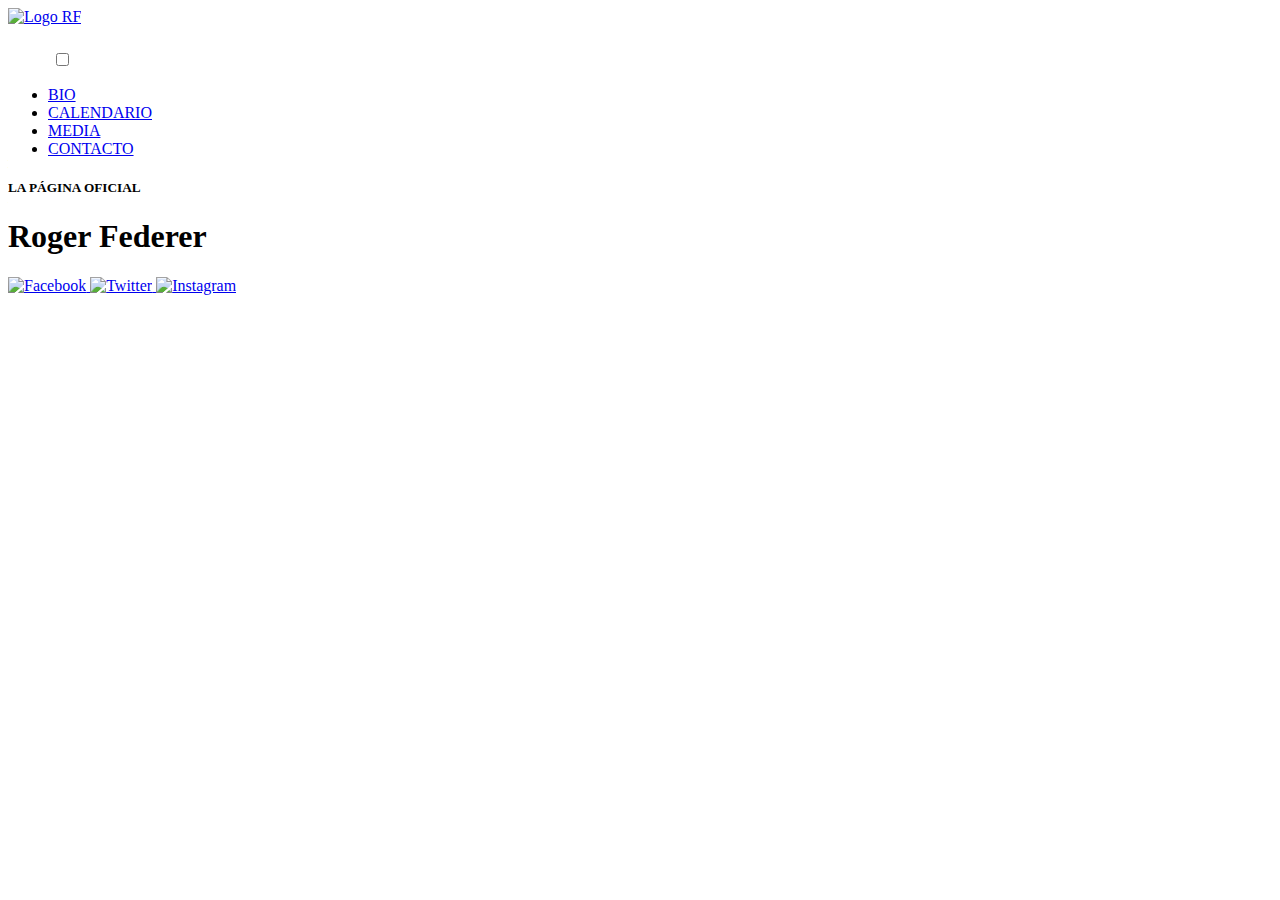
==== index.html @ c3b17f2b "Prube para preentrega" ====
<!DOCTYPE html>
<html lang="en">
<head>
    <meta charset="UTF-8">
    <meta http-equiv="X-UA-Compatible" content="IE=edge">
    <meta name="viewport" content="width=device-width, initial-scale=1.0">
    <title>Home</title>
    <link rel="stylesheet" href="./CSS/Style.css">
</head>


<body>
    
    <header id="header">

        <div class="logo">
            <a href="./index.html">
                 <img src="./imagenes/Logo RF.png" alt="Logo RF">
                </a>
        </div>

        <nav class="menu">
            
            <label for="menuh" class="nav-label">
                <img src="Assets/menu.svg" alt="menu-hamburguesa" class="nav-img">
            </label>

            <input type="checkbox" id="menuh" class="nav-input">
            <ul class="botones-menu">
                <li><a href="./Paginas/Bio.html">BIO</a></li>
                <li><a href="./Paginas/Calendario.HTML">CALENDARIO</a></li>
                <li><a href="./Paginas/Media.html">MEDIA</a></li>
                <li><a href="./Paginas/Contacto.html">CONTACTO</a></li>
            </ul>
        </nav>

    </header>

    <main id="main">
        <div class="texto-principal">        
            <h5 class="subtitulo">LA PÁGINA OFICIAL</h5>
            <h1 class="titulo">Roger Federer</h1>
        </div>

    </main>


    <footer id="footer">
        <div class="redes">
            <a class="facebook" href="https://www.facebook.com/Federer">  
                <img src="./imagenes/Facebook.png" alt="Facebook">
            </a>  
            <a class="twitter" href="https://twitter.com/rogerfederer?lang=es">
                 <img src="./imagenes/Twitter.png" alt="Twitter">
            </a>
            <a class="instagram" href="https://www.instagram.com/rogerfederer/">
                 <img src="./imagenes/Instagram.png" alt="Instagram">
             </a>
        </div>
    </footer>





</body>




</html>
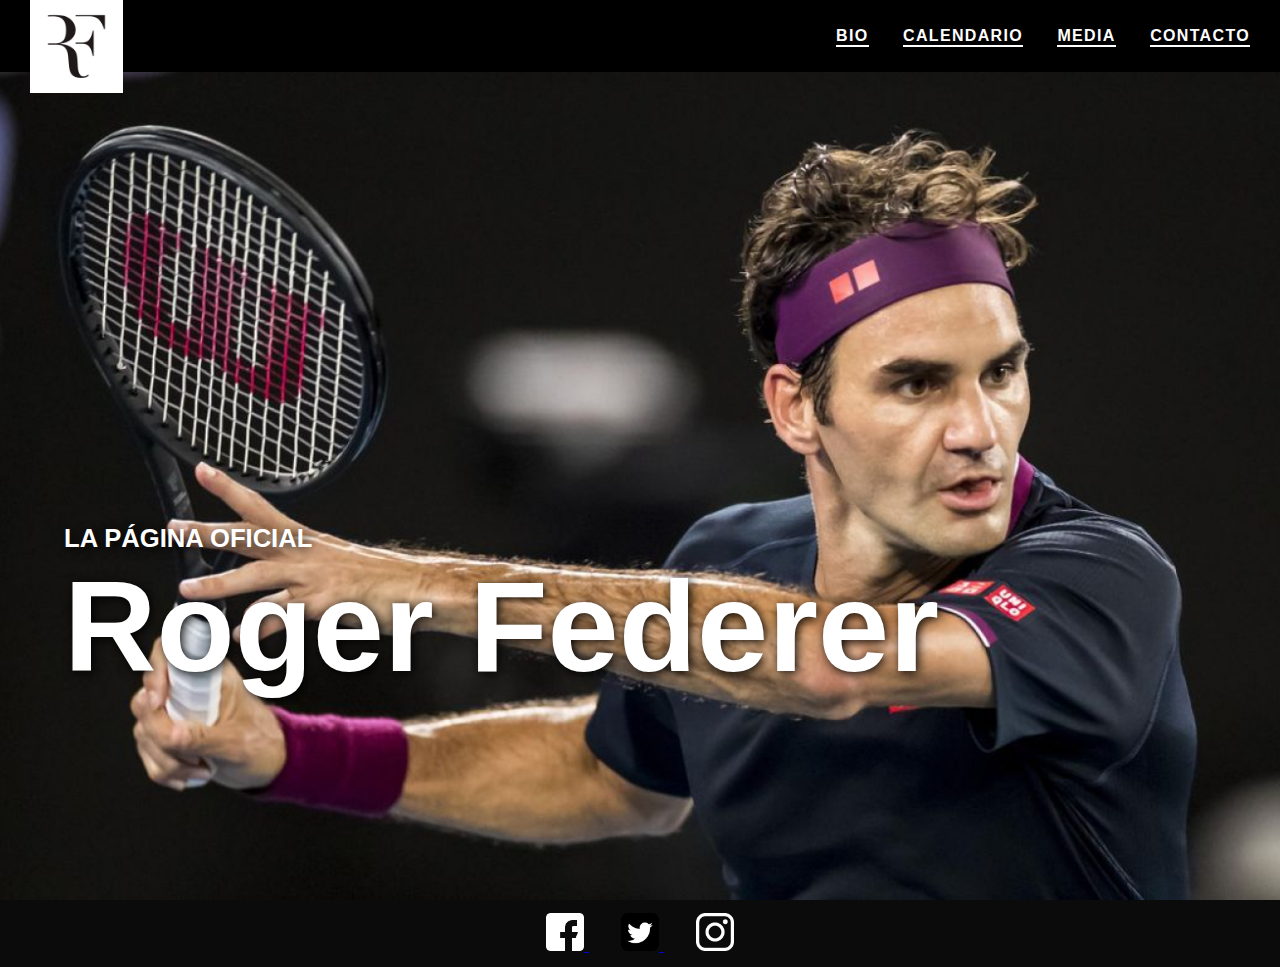
==== commit 54c5b933: "prueba 2" ====
--- a/index.html
+++ b/index.html
@@ -5,7 +5,7 @@
     <meta http-equiv="X-UA-Compatible" content="IE=edge">
     <meta name="viewport" content="width=device-width, initial-scale=1.0">
     <title>Home</title>
-    <link rel="stylesheet" href="./CSS/Style.css">
+    <link rel="stylesheet" href="./CSS/style.css">
 </head>
 
 
@@ -15,22 +15,22 @@
 
         <div class="logo">
             <a href="./index.html">
-                 <img src="./imagenes/Logo RF.png" alt="Logo RF">
+                 <img src="./imagenes/logo RF.png" alt="Logo RF">
                 </a>
         </div>
 
         <nav class="menu">
             
             <label for="menuh" class="nav-label">
-                <img src="Assets/menu.svg" alt="menu-hamburguesa" class="nav-img">
+                <img src="./Assets/menu.svg" alt="menu-hamburguesa" class="nav-img">
             </label>
 
             <input type="checkbox" id="menuh" class="nav-input">
             <ul class="botones-menu">
-                <li><a href="./Paginas/Bio.html">BIO</a></li>
-                <li><a href="./Paginas/Calendario.HTML">CALENDARIO</a></li>
-                <li><a href="./Paginas/Media.html">MEDIA</a></li>
-                <li><a href="./Paginas/Contacto.html">CONTACTO</a></li>
+                <li><a href="./Paginas/bio.html">BIO</a></li>
+                <li><a href="./Paginas/calendario.HTML">CALENDARIO</a></li>
+                <li><a href="./Paginas/media.html">MEDIA</a></li>
+                <li><a href="./Paginas/contacto.html">CONTACTO</a></li>
             </ul>
         </nav>
 
@@ -48,13 +48,13 @@
     <footer id="footer">
         <div class="redes">
             <a class="facebook" href="https://www.facebook.com/Federer">  
-                <img src="./imagenes/Facebook.png" alt="Facebook">
+                <img src="./imagenes/facebook.png" alt="Facebook">
             </a>  
             <a class="twitter" href="https://twitter.com/rogerfederer?lang=es">
-                 <img src="./imagenes/Twitter.png" alt="Twitter">
+                 <img src="./imagenes/twitter.png" alt="Twitter">
             </a>
             <a class="instagram" href="https://www.instagram.com/rogerfederer/">
-                 <img src="./imagenes/Instagram.png" alt="Instagram">
+                 <img src="./imagenes/instagram.png" alt="Instagram">
              </a>
         </div>
     </footer>
--- a/CSS/style.css
+++ b/CSS/style.css
@@ -0,0 +1,334 @@
+* {
+    margin: 0;
+    padding: 0;
+    box-sizing: border-box;
+    font-family: sans-serif;
+}
+
+
+
+/* GLOBAL */
+
+body {
+    background-color: #0C0B0B;
+}
+
+#header {
+    background-color: black;
+/*     height: 128px; */
+    z-index: 100;
+/*     top: 0px;
+ */
+    display: flex;
+    justify-content: flex-end;
+    align-items: center;
+    position: sticky;
+    top: 0;
+    height: 8vh;
+    min-height: 50px;
+
+}
+
+
+
+
+
+#header .logo img {
+    width: 7.3vw;
+    height: auto;
+/*     background-color: white;
+ *//*     padding: 20px; 
+ */
+    position: absolute;
+    left: 30px;
+    top: 0px;
+    min-width: 60px;
+    z-index: 101;
+    min-width: 85px;
+ }
+
+
+#header .menu  ul li {
+    list-style: none;
+    display: inline;
+}
+
+#header .menu ul li a:hover {
+    color: red;
+}
+
+
+#header ul li {
+    margin-right: 30px;
+}
+
+#header .menu ul li a {
+    color: white;
+    font-size: 1rem;
+    font-weight: 700;
+    letter-spacing: 1pt;
+    text-decoration: none;
+    border-bottom: 2px solid white;
+    padding-bottom: 1px;
+}
+
+.nav-label, .nav-input {
+    display: none;
+}
+
+@media (max-width: 700px) {
+    .nav-label {
+        display: block;
+        cursor: pointer;
+        margin-top: 50%;
+        
+        
+    }
+
+    .botones-menu {
+        position: fixed;
+        top: 8%;
+        bottom: 0;
+        background: black;
+        width: 100%;
+        left: 0;
+        display: flex;
+        justify-content: space-evenly;
+        flex-direction: column;
+        align-items: center;
+        clip-path: polygon(0 0, 100% 0, 100% 0, 0 0);
+        transition: clip-path 1s ease-in-out;
+    }
+
+    .nav-input:checked + .botones-menu {
+        clip-path: polygon(0 0, 100% 0, 100% 100%, 0 100%);
+    }
+
+
+   /*  #header .logo img {
+        width: 7.3vw;
+    } */
+}
+
+
+#footer {
+    display: flex;
+    padding: 0.2vw;
+    flex-direction: column;
+    justify-content: center;
+    align-items: center;
+}
+
+#footer .redes img {
+    width: 3vw;
+    min-width: 30px;
+}
+
+#footer .redes {
+    padding: 10px;
+}
+
+#footer .redes .facebook {
+    padding-right: 32px;
+}
+
+#footer .redes .twitter {
+    padding-right: 32px;
+}
+
+
+/* HOME */
+
+#main {
+    width: cover;
+    height: 92vh;
+    display: flex;
+    flex-direction: column;
+    align-items: flex-start;
+    justify-content: flex-end;
+    background: url(../imagenes/home.png);
+    background-size: cover;
+    background-position: center;
+}
+
+#main .texto-principal {
+    text-align: left;
+    height: 30%;
+    margin-left: 05%;
+    margin-bottom: 10%;
+    font-size: 5vw;
+
+}
+
+#main .texto-principal .subtitulo {
+    font-size: 2vw;
+}
+
+#main .titulo, .subtitulo {
+    text-shadow: 2px 2px 11px black;
+    color: white;
+}
+
+/* BIO */
+
+#main-bio {
+    width: cover;
+    height: 100vh;
+    display: flex;
+    align-items: end;
+    justify-content: center;
+    background: url(../imagenes/bio.jpg);
+    background-size: cover;
+    background-position: center;
+}
+
+main .titulo-bio {
+    margin-bottom: 10vh;
+    font-size: 3.5rem;
+    text-shadow: 2px 2px 11px black;
+    color: white;
+
+
+}
+
+
+/* CALENDARIO */
+
+#main-calendario {
+    width: cover;
+    height: 92vh;
+    display: flex;
+    align-items: end;
+    justify-content: center;
+    background: url(../imagenes/calendario.jpg);
+    background-size: cover;
+    background-position: center;
+}
+
+main .titulo-calendario {
+    margin-bottom: 10vh;
+    font-size: 3.5vw;
+    text-shadow: 2px 2px 11px black;
+    color: white;
+}
+
+
+
+/* MEDIA */
+
+#main-media {
+    width: cover;
+    height: 92vh;
+    display: flex;
+    align-items: end;
+    justify-content: center;
+    background: url(../imagenes/media.jpg);
+    background-size: cover;
+    background-position: center;
+}
+
+main .titulo-media {
+    margin-bottom: 10vh;
+    font-size: 3.5rem;
+    text-shadow: 2px 2px 11px black;
+    color: white;
+}
+
+/* .section-media {
+    display: flex;
+    align-items: center;
+    justify-content: center;
+    background-color: #F8F1F1;
+    height: 80vh;
+} */
+
+.contenedor-iframe {
+    position: relative;
+    width: 100%;
+    padding-bottom: 56.25%; 
+    height: 0;
+}
+
+iframe {
+    position: absolute;
+    top:0;
+    left: 0;
+    width: 100%;
+    height: 100%;
+}
+  
+
+
+
+
+/* CONTACTO */
+
+#main-contacto {
+    width: cover;
+    height: 92vh;
+    display: flex;
+    align-items: end;
+    justify-content: center;
+    background: url(../imagenes/contacto.jpg);
+    background-size: cover;
+    background-position: center;
+}
+
+main .titulo-contacto {
+    margin-bottom: 10vh;
+    font-size: 3.5rem;
+    text-shadow: 2px 2px 11px black;
+    color: white;
+}
+
+section {
+    background-color: #F8F1F1;
+    display: flex;
+    flex-direction: column;
+}
+
+.titulo-formulario {
+    padding: 3%;
+    text-align: center;
+}
+
+.categoria-formulario {
+    display: block;
+    text-align: left;
+    margin-left: 15vw;
+    margin-bottom: 0.5%;
+    font-weight: 700;
+}
+
+input, textarea {
+    width: 70%;
+    margin-bottom: 3%; 
+    padding: 4px;
+    align-items: center;
+    margin-left: 15vw;
+}
+
+.input-form {
+    height: 40px;
+}
+
+textarea {
+    max-width: 70%;
+    min-width: 70%;
+    min-height: 20vh;
+    max-height: 20vh;
+}
+
+#boton {
+    outline: none;
+    border: none;
+    background: black;
+    color: white;
+    padding: 15px;
+    cursor: pointer;
+    font-weight: 600;
+}
+
+#boton:hover {
+     background: #0C0B0B;
+}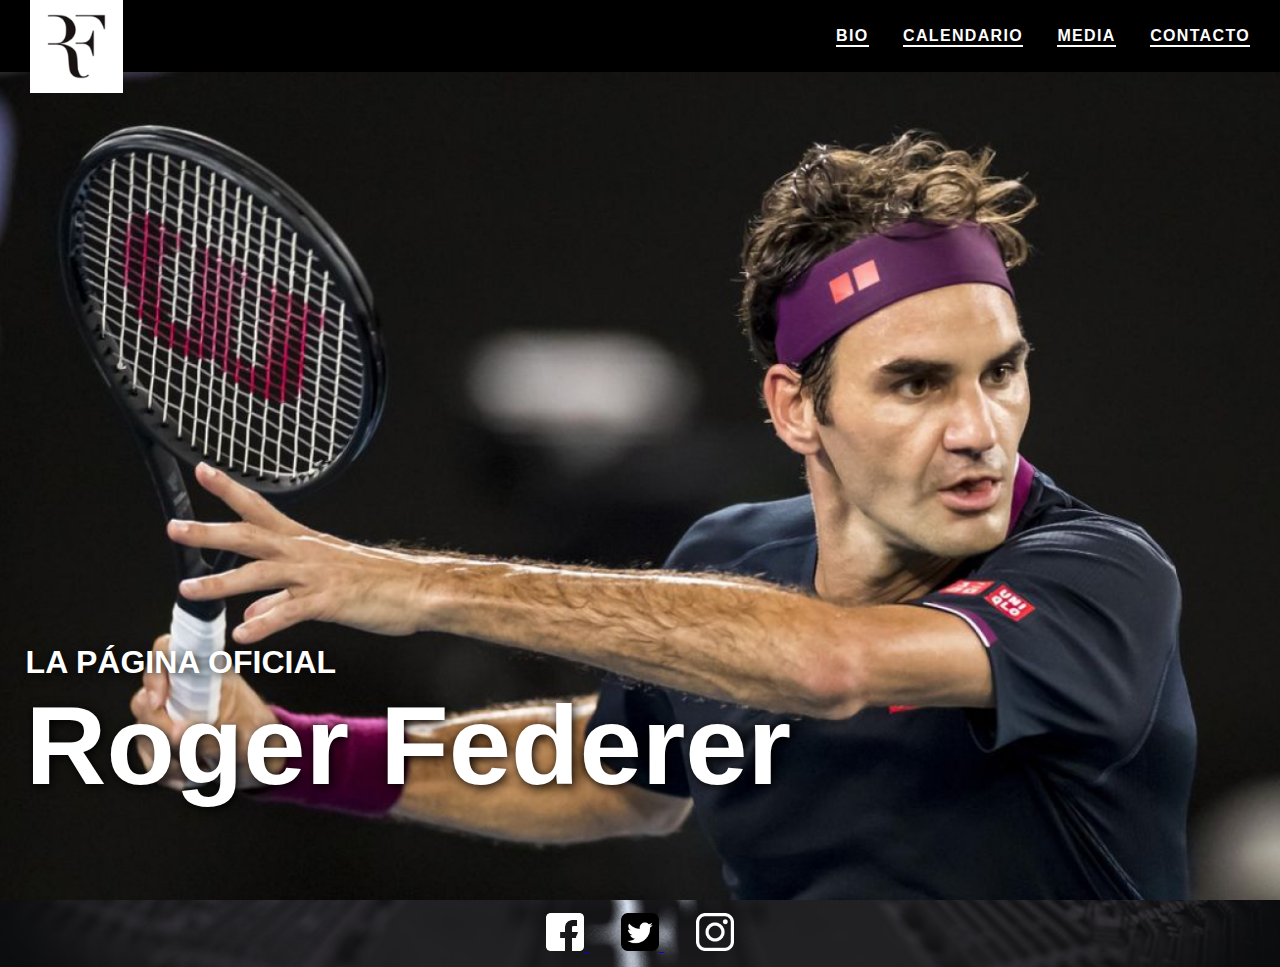
==== commit 8bbcd660: "footer" ====
--- a/index.html
+++ b/index.html
@@ -4,8 +4,11 @@
     <meta charset="UTF-8">
     <meta http-equiv="X-UA-Compatible" content="IE=edge">
     <meta name="viewport" content="width=device-width, initial-scale=1.0">
-    <title>Home</title>
+    <title>Roger Federer - Página oficial</title>
+    <meta name="description" content="Pagina oficial de Roger Federer">
+    <meta name="keywords" content="Roger, Federer, pagina, oficial">  
     <link rel="stylesheet" href="./CSS/style.css">
+    <link rel="icon" href="./imagenes/rficon.png" type="png" sizes="192x192">
 </head>
 
 
--- a/CSS/style.css
+++ b/CSS/style.css
@@ -1,5 +1,5 @@
 * {
-    margin: 0;
+    margin: 0; 
     padding: 0;
     box-sizing: border-box;
     font-family: sans-serif;
@@ -10,7 +10,7 @@
 /* GLOBAL */
 
 body {
-    background-color: #0C0B0B;
+    background-color: #F8F1F1;
 }
 
 #header {
@@ -76,7 +76,7 @@
     display: none;
 }
 
-@media (max-width: 700px) {
+@media (max-width: 768px) {
     .nav-label {
         display: block;
         cursor: pointer;
@@ -104,10 +104,10 @@
         clip-path: polygon(0 0, 100% 0, 100% 100%, 0 100%);
     }
 
-
-   /*  #header .logo img {
-        width: 7.3vw;
-    } */
+    .contenedor-contacto {
+        height: 50%;
+    }
+
 }
 
 
@@ -117,7 +117,13 @@
     flex-direction: column;
     justify-content: center;
     align-items: center;
-}
+    background-color: #0C0B0B;
+    background-image: url(../imagenes/footer2.png);
+    background-position:  center;
+    background-size: cover;
+}
+
+
 
 #footer .redes img {
     width: 3vw;
@@ -152,21 +158,25 @@
 }
 
 #main .texto-principal {
-    text-align: left;
-    height: 30%;
-    margin-left: 05%;
-    margin-bottom: 10%;
-    font-size: 5vw;
+    margin-bottom: 10vh;
+    margin-left: 2vw;
+    font-size: 3.5rem;
+    text-shadow: 2px 2px 11px black;
+    color: white;
 
 }
 
 #main .texto-principal .subtitulo {
-    font-size: 2vw;
+    font-size: 2rem;
 }
 
 #main .titulo, .subtitulo {
     text-shadow: 2px 2px 11px black;
     color: white;
+}
+
+.titulomobile,.titulomobile2 {
+    display: none;
 }
 
 /* BIO */
@@ -187,10 +197,155 @@
     font-size: 3.5rem;
     text-shadow: 2px 2px 11px black;
     color: white;
-
-
-}
-
+}
+
+.section-general {
+    display: grid;
+    grid-template-columns: 1fr 1fr;
+    margin-top: 30px;
+    margin-bottom: 10px;
+    justify-items: end;
+}
+
+.imagen-perfil img {
+    height: auto;
+    width: 20vw;
+    max-width: 90%;
+    min-width: 200px;
+    height: auto;
+}
+
+.general {
+    font-size: 3rem;    
+    margin-top: 14px;
+    width: 100%;
+}
+
+.general h3 {
+    font-size: 1.6rem;
+    margin-top: 30px;
+    margin-bottom: 10px;
+}
+
+.linea {
+    border-top: 1px solid black;
+    height: 32px;
+    max-width: 60vw;
+    padding: 0;
+    margin: 20px auto 0 auto;
+}
+
+.contenedor-historia{
+    display: flex;
+    align-self: center;
+}
+
+.contenedor-historia h2 {
+    font-size: 3rem;    
+    width: 100%;
+}
+
+.texto-historia {
+    margin-top: 40px;
+    align-self: center;
+    column-count: 2;
+    width: 70vw;
+    font-size: 1.2rem;
+    margin-bottom: 20px;
+    line-height: 1.5;
+}
+
+.contenedor-hitos{
+    display: flex;
+    align-self: center;
+    margin-top: 20px;
+    margin-bottom: 20px;
+}
+
+.contenedor-hitos h2 {
+    font-size: 3rem;    
+    margin-top: 14px;
+    width: 100%;
+}
+
+.timeline {
+    margin: 0 auto;
+    max-width: 550px;
+    padding: 25px;
+    display: grid;
+    grid-template-columns: 1fr 3px 1fr;
+    justify-content: center;
+}
+
+.timeline-componente {
+    margin: 0 20px 20px;
+    height: auto;
+}
+
+.timeline-imagen img {
+    margin-top: 10px;
+    margin-bottom: 10px;
+    width: 30vw;
+    min-width: 280px;
+    
+}
+
+.timeline-imagen--alta img{
+    margin-top: 10px;
+    margin-bottom: 10px;
+    height: 60vh;
+    width: auto;
+    max-height: 55vh;
+    min-width: 0px;
+   
+}
+
+.timeline-componente--bg{
+    padding: 1.5em;
+    background: rgba(255, 255, 255, 0.2);
+    box-shadow: 0 0 5px rgba(0, 0, 0, 0.2);
+    border-radius: 10px;
+}
+
+.timeline-fecha--derecha {
+    font-size: 2rem;
+    font-weight: bold;
+    text-align: right;
+    margin-bottom: 20px;
+}
+
+.timeline-fecha{
+    font-size: 2rem;
+    font-weight: bold;
+    margin-bottom: 20px;
+}
+
+.timeline-linea {
+    position: relative;
+    background: black
+}
+
+.timeline-punto {
+    position: absolute;
+    top: 0;
+    left: 50%;
+    transform: translateX(-50%);
+    width: 15px;
+    height: 15px;
+    background: #353333;
+    border-radius: 50%;
+}
+
+.timeline-titulo {
+    margin: 0;
+    font-size: 1.15rem;
+    font-weight: bold;
+    margin-bottom: 10px;
+}
+
+.timeline-texto {
+    line-height: 1.5;
+}
 
 /* CALENDARIO */
 
@@ -207,10 +362,109 @@
 
 main .titulo-calendario {
     margin-bottom: 10vh;
-    font-size: 3.5vw;
+    font-size: 3.5rem;
     text-shadow: 2px 2px 11px black;
     color: white;
-}
+
+}
+
+/* .section-calendario {
+    background-color: #F8F1F1;
+    display: grid;
+    grid-template-columns: 1fr;
+
+} */
+
+.contenedor {
+    background-color: #F8F1F1;
+    display: grid;
+    grid-template-columns: 1fr;
+    width: 90%;
+    max-width: 1200px;
+    margin: auto;
+    padding: 40px 0;    
+    gap: 20px;
+}
+
+ 
+.australia {
+    background-image: url(../imagenes/ao.jpg);
+    border-radius: 10px;
+    min-height: 200px;
+    font-weight: bold;
+    padding: 20px;
+    position: relative;
+    overflow: hidden;
+    background-size: cover;
+    background-position: 50% 70%;
+    transition: all .5s;
+}
+
+.australia:hover {
+    transform: scale(1.05);
+}
+
+.rolandgarros {
+    background-image: url(../imagenes/rg.jpg);
+    border-radius: 10px;
+    min-height: 200px;
+    font-weight: bold;
+    padding: 20px;
+    position: relative;
+    overflow: hidden;
+    background-size: cover;
+    background-position: 50% 68%;
+    transition: all .5s;
+}
+
+.rolandgarros:hover {
+    transform: scale(1.05);
+}
+
+.wimbledon {
+    background-image: url(../imagenes/wimbledon.jpg);
+    border-radius: 10px;
+    min-height: 200px;
+    font-weight: bold;
+    padding: 20px;
+    position: relative;
+    overflow: hidden;
+    background-size: cover;
+    background-position: 50% 90%;
+    transition: all .5s;
+}
+
+.wimbledon:hover {
+    transform: scale(1.05);
+}
+
+.usopen {
+    background-image: url(../imagenes/usopen.jpg);
+    border-radius: 10px;
+    min-height: 200px;
+    font-weight: bold;
+    padding: 20px;
+    position: relative;
+    overflow: hidden;
+    background-size: cover;
+    background-position: 80% 70%;
+    transition: all .5s;
+}
+
+.usopen:hover {
+    transform: scale(1.05);
+}
+
+.textos {
+    display: flex;
+    flex-direction: column;
+    justify-content: space-between;
+    height: 100%;
+    color: white;
+    
+    text-shadow: 5px 1px 6px #000000;
+}
+
 
 
 
@@ -263,7 +517,7 @@
 
 /* CONTACTO */
 
-#main-contacto {
+#main-contacto   {
     width: cover;
     height: 92vh;
     display: flex;
@@ -331,4 +585,139 @@
 
 #boton:hover {
      background: #0C0B0B;
-}+}
+
+
+/* RESPONSIVE */
+
+
+@media (max-width: 798px) {
+
+    #main {
+        background-position: right;
+    }
+
+
+     #main .texto-principal {
+        text-align:center;
+        font-size: 3rem;
+        align-items: flex-start;
+            
+    }
+
+    #main .texto-principal .subtitulo {
+        font-size: 1.5rem;
+        text-align: center;
+    } 
+}
+
+@media (max-width: 768px) {
+
+    #main-contacto, #main-bio, #main-calendario, #main-media {
+        height: 50vh;
+    }
+
+    main .titulo-contacto, main .titulo-bio, main .titulo-media {
+        font-size: 2rem;
+    }
+
+    main .titulo-calendario {
+        font-size: 1.5rem;
+    }
+
+    .general {
+        font-size: 1.5rem;
+    }
+
+    .general h3 {
+        font-size: 1rem
+    }
+    .contenedor-historia h2 {
+        font-size: 2rem;
+    }
+
+    .texto-historia {
+        font-size: 1rem;
+    }
+
+    .contenedor-hitos h2 {
+        font-size: 2rem;
+    }
+
+    .timeline {
+        margin: 0 auto;
+        max-width: 550px;
+        padding: 25px;
+        display: grid;
+        grid-template-columns: 1fr;
+        justify-content: center;
+    }
+
+    .timeline-linea{
+        display: none;
+    }
+
+    .timeline-fecha--derecha {
+        font-size: 2rem;
+        font-weight: bold;
+        text-align: center;
+        margin-bottom: 20px;
+    }
+    
+    .timeline-fecha{
+        font-size: 2rem;
+        font-weight: bold;
+        margin-bottom: 20px;
+        text-align: center;
+    }
+
+    .timeline-imagen img {
+        margin-top: 10px;
+        margin-bottom: 10px;
+        width: 30vw;
+        min-width: 400px;
+    }
+
+    .timeline-imagen--alta img{
+        margin-top: 10px;
+        margin-bottom: 10px;
+        height: 60vh;
+        width: auto;
+        max-height: 55vh;
+        min-width: 0px;
+    }
+
+
+    .t-03 {
+        grid-row: 3/4;
+    }
+
+
+    .t-08 {
+        grid-row: 7/8;
+    }
+
+    .t-12 {
+        grid-row: 11/12;
+    }
+
+    .c-12{
+        grid-row: 12/13;
+    }
+
+
+    .t-18 {
+        grid-row: 15/16;
+    }
+
+    .c-18 {
+        grid-row: 16/17;
+    }
+
+ /*    .timeline-fecha, .timeline-fecha--derecha {
+        font-size: 1.8rem;
+    } */
+
+    
+
+}
